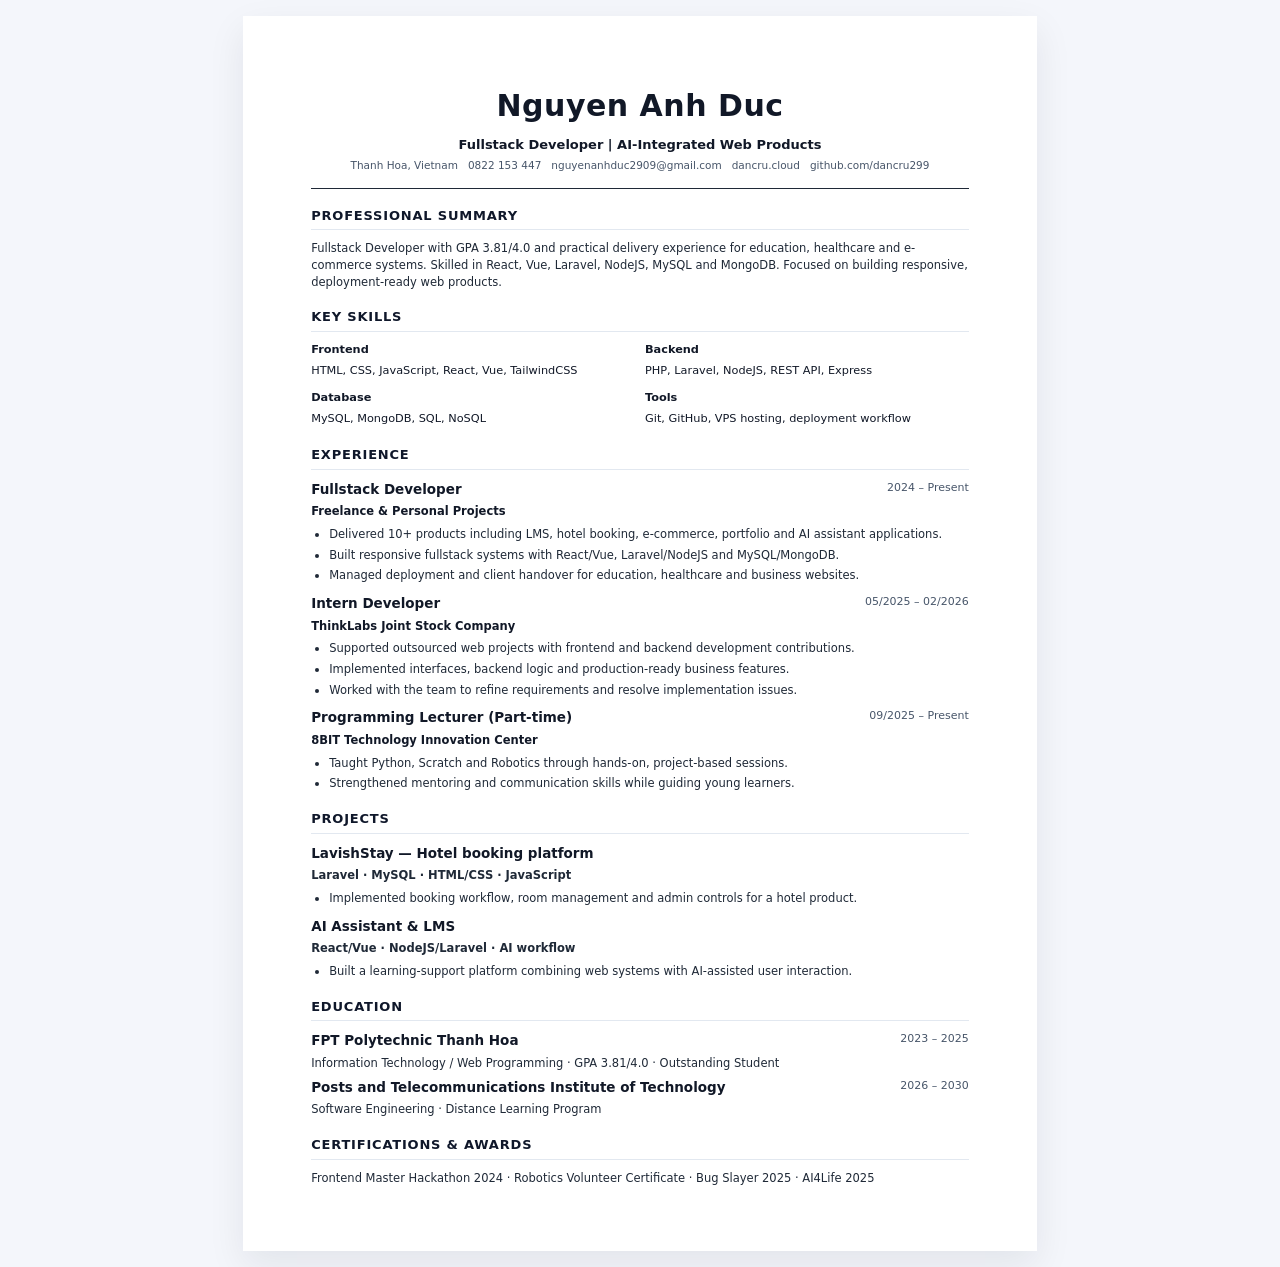
==== 01-ats-resume/index.html @ af212da5 "Đẩy tạm" ====
<!DOCTYPE html>
<html lang="en">
<head>
  <meta charset="UTF-8" />
  <meta name="viewport" content="width=device-width, initial-scale=1.0" />
  <title>Nguyen Anh Duc - ATS Resume</title>
  <link rel="stylesheet" href="style.css" />
</head>
<body>
  <main class="resume">
    <header class="header">
      <h1>Nguyen Anh Duc</h1>
      <p class="role">Fullstack Developer | AI-Integrated Web Products</p>
      <div class="contact">
        <span>Thanh Hoa, Vietnam</span>
        <span>0822 153 447</span>
        <span>nguyenanhduc2909@gmail.com</span>
        <span>dancru.cloud</span>
        <span>github.com/dancru299</span>
      </div>
    </header>

    <section>
      <h2>Professional Summary</h2>
      <p>
        Fullstack Developer with GPA 3.81/4.0 and practical delivery experience for education, healthcare and e-commerce systems.
        Skilled in React, Vue, Laravel, NodeJS, MySQL and MongoDB. Focused on building responsive, deployment-ready web products.
      </p>
    </section>

    <section>
      <h2>Key Skills</h2>
      <div class="skills-grid">
        <div class="skill-group">
          <strong>Frontend</strong>
          HTML, CSS, JavaScript, React, Vue, TailwindCSS
        </div>
        <div class="skill-group">
          <strong>Backend</strong>
          PHP, Laravel, NodeJS, REST API, Express
        </div>
        <div class="skill-group">
          <strong>Database</strong>
          MySQL, MongoDB, SQL, NoSQL
        </div>
        <div class="skill-group">
          <strong>Tools</strong>
          Git, GitHub, VPS hosting, deployment workflow
        </div>
      </div>
    </section>

    <section>
      <h2>Experience</h2>

      <article class="item">
        <div class="item-head">
          <h3>Fullstack Developer</h3>
          <span>2024 – Present</span>
        </div>
        <p class="company">Freelance & Personal Projects</p>
        <ul>
          <li>Delivered 10+ products including LMS, hotel booking, e-commerce, portfolio and AI assistant applications.</li>
          <li>Built responsive fullstack systems with React/Vue, Laravel/NodeJS and MySQL/MongoDB.</li>
          <li>Managed deployment and client handover for education, healthcare and business websites.</li>
        </ul>
      </article>

      <article class="item">
        <div class="item-head">
          <h3>Intern Developer</h3>
          <span>05/2025 – 02/2026</span>
        </div>
        <p class="company">ThinkLabs Joint Stock Company</p>
        <ul>
          <li>Supported outsourced web projects with frontend and backend development contributions.</li>
          <li>Implemented interfaces, backend logic and production-ready business features.</li>
          <li>Worked with the team to refine requirements and resolve implementation issues.</li>
        </ul>
      </article>

      <article class="item">
        <div class="item-head">
          <h3>Programming Lecturer (Part-time)</h3>
          <span>09/2025 – Present</span>
        </div>
        <p class="company">8BIT Technology Innovation Center</p>
        <ul>
          <li>Taught Python, Scratch and Robotics through hands-on, project-based sessions.</li>
          <li>Strengthened mentoring and communication skills while guiding young learners.</li>
        </ul>
      </article>
    </section>

    <section>
      <h2>Projects</h2>

      <article class="item">
        <h3>LavishStay — Hotel booking platform</h3>
        <p><strong>Laravel · MySQL · HTML/CSS · JavaScript</strong></p>
        <ul>
          <li>Implemented booking workflow, room management and admin controls for a hotel product.</li>
        </ul>
      </article>

      <article class="item">
        <h3>AI Assistant & LMS</h3>
        <p><strong>React/Vue · NodeJS/Laravel · AI workflow</strong></p>
        <ul>
          <li>Built a learning-support platform combining web systems with AI-assisted user interaction.</li>
        </ul>
      </article>
    </section>

    <section>
      <h2>Education</h2>
      <article class="item compact">
        <div class="item-head">
          <h3>FPT Polytechnic Thanh Hoa</h3>
          <span>2023 – 2025</span>
        </div>
        <p>Information Technology / Web Programming · GPA 3.81/4.0 · Outstanding Student</p>
      </article>

      <article class="item compact">
        <div class="item-head">
          <h3>Posts and Telecommunications Institute of Technology</h3>
          <span>2026 – 2030</span>
        </div>
        <p>Software Engineering · Distance Learning Program</p>
      </article>
    </section>

    <section>
      <h2>Certifications & Awards</h2>
      <p>Frontend Master Hackathon 2024 · Robotics Volunteer Certificate · Bug Slayer 2025 · AI4Life 2025</p>
    </section>
  </main>
</body>
</html>
---- 01-ats-resume/style.css ----
*{box-sizing:border-box}
body{margin:0;background:#f4f6fb;color:#111827;font-family:Inter,system-ui,-apple-system,BlinkMacSystemFont,Segoe UI,Helvetica,Arial,sans-serif;line-height:1.45;font-size:12px}
.resume{width:210mm;min-height:297mm;margin:16px auto;background:#fff;padding:18mm 18mm 16mm;box-shadow:0 14px 35px rgba(15,23,42,.08)}
.header{text-align:center;border-bottom:1.5px solid #1f2937;padding-bottom:14px;margin-bottom:18px}
h1{margin:0;font-size:30px;letter-spacing:.5px;font-weight:700}
.role{margin:8px 0 4px;font-size:13px;font-weight:700;color:#111827}
.contact{display:flex;flex-wrap:wrap;justify-content:center;gap:10px;margin:0;font-size:10.5px;color:#475569}
.contact span{white-space:nowrap}
section{margin-top:18px}
h2{font-size:13px;margin:0 0 10px;padding-bottom:4px;border-bottom:1.5px solid #e2e8f0;text-transform:uppercase;letter-spacing:.8px;color:#0f172a}
h3{font-size:13.5px;margin:0;color:#111827}
p{margin:4px 0;font-size:11.5px;color:#1f2937}
ul{margin:6px 0 0 18px;padding:0}
li{margin-bottom:4px;font-size:11.5px;color:#1f2937}
.item{margin-bottom:10px}
.item-head{display:flex;justify-content:space-between;align-items:flex-start;gap:14px;margin-bottom:4px}
.item-head span{font-size:11px;color:#475569;white-space:nowrap}
.company{font-weight:700;color:#111827}
.compact{margin-bottom:6px}
.skills-grid{display:grid;grid-template-columns:repeat(2,minmax(130px,1fr));gap:10px;margin-top:6px}
.skill-group{font-size:11.3px;line-height:1.5}
.skill-group strong{display:block;margin-bottom:4px;font-weight:700;color:#111827}
@page{size:A4;margin:0}
@media print{body{background:#fff}.resume{margin:0;box-shadow:none;width:210mm;min-height:297mm}}
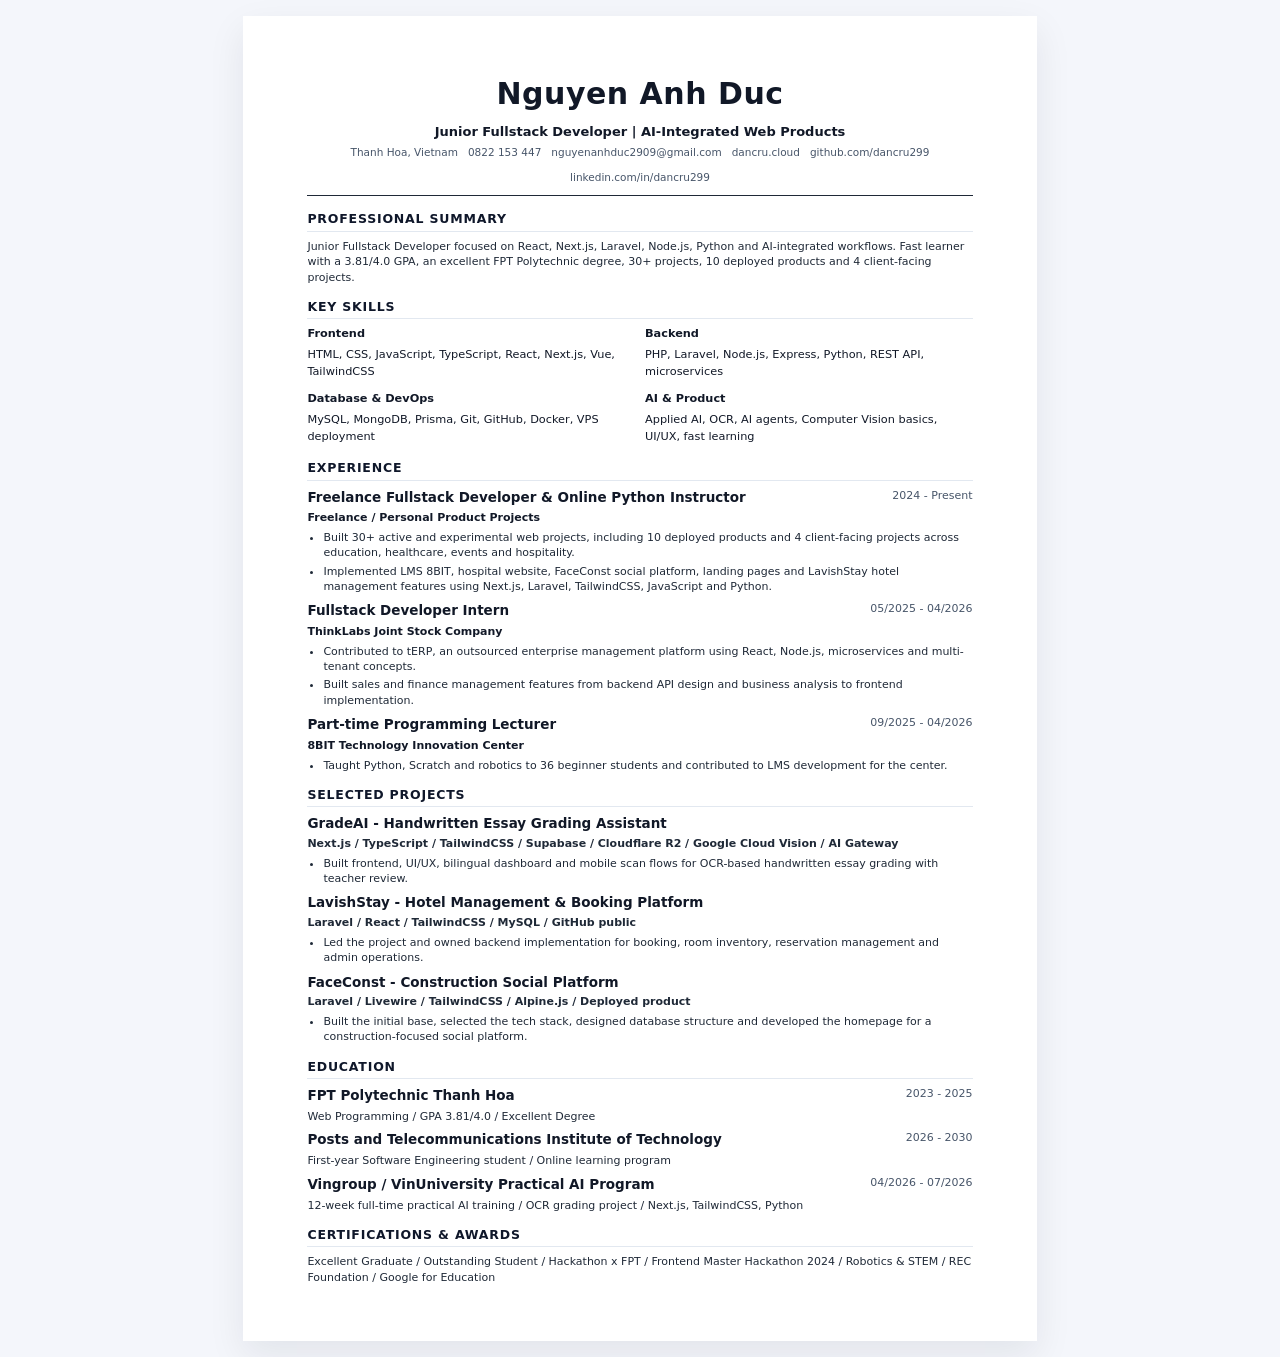
==== commit 51ef4e1f: "update cv ngày 24/05" ====
--- a/01-ats-resume/index.html
+++ b/01-ats-resume/index.html
@@ -10,21 +10,22 @@
   <main class="resume">
     <header class="header">
       <h1>Nguyen Anh Duc</h1>
-      <p class="role">Fullstack Developer | AI-Integrated Web Products</p>
+      <p class="role">Junior Fullstack Developer | AI-Integrated Web Products</p>
       <div class="contact">
         <span>Thanh Hoa, Vietnam</span>
         <span>0822 153 447</span>
         <span>nguyenanhduc2909@gmail.com</span>
         <span>dancru.cloud</span>
         <span>github.com/dancru299</span>
+        <span>linkedin.com/in/dancru299</span>
       </div>
     </header>
 
     <section>
       <h2>Professional Summary</h2>
       <p>
-        Fullstack Developer with GPA 3.81/4.0 and practical delivery experience for education, healthcare and e-commerce systems.
-        Skilled in React, Vue, Laravel, NodeJS, MySQL and MongoDB. Focused on building responsive, deployment-ready web products.
+        Junior Fullstack Developer focused on React, Next.js, Laravel, Node.js, Python and AI-integrated workflows.
+        Fast learner with a 3.81/4.0 GPA, an excellent FPT Polytechnic degree, 30+ projects, 10 deployed products and 4 client-facing projects.
       </p>
     </section>
 
@@ -33,19 +34,19 @@
       <div class="skills-grid">
         <div class="skill-group">
           <strong>Frontend</strong>
-          HTML, CSS, JavaScript, React, Vue, TailwindCSS
+          HTML, CSS, JavaScript, TypeScript, React, Next.js, Vue, TailwindCSS
         </div>
         <div class="skill-group">
           <strong>Backend</strong>
-          PHP, Laravel, NodeJS, REST API, Express
+          PHP, Laravel, Node.js, Express, Python, REST API, microservices
         </div>
         <div class="skill-group">
-          <strong>Database</strong>
-          MySQL, MongoDB, SQL, NoSQL
+          <strong>Database & DevOps</strong>
+          MySQL, MongoDB, Prisma, Git, GitHub, Docker, VPS deployment
         </div>
         <div class="skill-group">
-          <strong>Tools</strong>
-          Git, GitHub, VPS hosting, deployment workflow
+          <strong>AI & Product</strong>
+          Applied AI, OCR, AI agents, Computer Vision basics, UI/UX, fast learning
         </div>
       </div>
     </section>
@@ -55,59 +56,65 @@
 
       <article class="item">
         <div class="item-head">
-          <h3>Fullstack Developer</h3>
-          <span>2024 – Present</span>
+          <h3>Freelance Fullstack Developer & Online Python Instructor</h3>
+          <span>2024 - Present</span>
         </div>
-        <p class="company">Freelance & Personal Projects</p>
+        <p class="company">Freelance / Personal Product Projects</p>
         <ul>
-          <li>Delivered 10+ products including LMS, hotel booking, e-commerce, portfolio and AI assistant applications.</li>
-          <li>Built responsive fullstack systems with React/Vue, Laravel/NodeJS and MySQL/MongoDB.</li>
-          <li>Managed deployment and client handover for education, healthcare and business websites.</li>
+          <li>Built 30+ active and experimental web projects, including 10 deployed products and 4 client-facing projects across education, healthcare, events and hospitality.</li>
+          <li>Implemented LMS 8BIT, hospital website, FaceConst social platform, landing pages and LavishStay hotel management features using Next.js, Laravel, TailwindCSS, JavaScript and Python.</li>
         </ul>
       </article>
 
       <article class="item">
         <div class="item-head">
-          <h3>Intern Developer</h3>
-          <span>05/2025 – 02/2026</span>
+          <h3>Fullstack Developer Intern</h3>
+          <span>05/2025 - 04/2026</span>
         </div>
         <p class="company">ThinkLabs Joint Stock Company</p>
         <ul>
-          <li>Supported outsourced web projects with frontend and backend development contributions.</li>
-          <li>Implemented interfaces, backend logic and production-ready business features.</li>
-          <li>Worked with the team to refine requirements and resolve implementation issues.</li>
+          <li>Contributed to tERP, an outsourced enterprise management platform using React, Node.js, microservices and multi-tenant concepts.</li>
+          <li>Built sales and finance management features from backend API design and business analysis to frontend implementation.</li>
         </ul>
       </article>
 
       <article class="item">
         <div class="item-head">
-          <h3>Programming Lecturer (Part-time)</h3>
-          <span>09/2025 – Present</span>
+          <h3>Part-time Programming Lecturer</h3>
+          <span>09/2025 - 04/2026</span>
         </div>
         <p class="company">8BIT Technology Innovation Center</p>
         <ul>
-          <li>Taught Python, Scratch and Robotics through hands-on, project-based sessions.</li>
-          <li>Strengthened mentoring and communication skills while guiding young learners.</li>
+          <li>Taught Python, Scratch and robotics to 36 beginner students and contributed to LMS development for the center.</li>
         </ul>
       </article>
+
     </section>
 
     <section>
-      <h2>Projects</h2>
+      <h2>Selected Projects</h2>
 
       <article class="item">
-        <h3>LavishStay — Hotel booking platform</h3>
-        <p><strong>Laravel · MySQL · HTML/CSS · JavaScript</strong></p>
+        <h3>GradeAI - Handwritten Essay Grading Assistant</h3>
+        <p><strong>Next.js / TypeScript / TailwindCSS / Supabase / Cloudflare R2 / Google Cloud Vision / AI Gateway</strong></p>
         <ul>
-          <li>Implemented booking workflow, room management and admin controls for a hotel product.</li>
+          <li>Built frontend, UI/UX, bilingual dashboard and mobile scan flows for OCR-based handwritten essay grading with teacher review.</li>
         </ul>
       </article>
 
       <article class="item">
-        <h3>AI Assistant & LMS</h3>
-        <p><strong>React/Vue · NodeJS/Laravel · AI workflow</strong></p>
+        <h3>LavishStay - Hotel Management & Booking Platform</h3>
+        <p><strong>Laravel / React / TailwindCSS / MySQL / GitHub public</strong></p>
         <ul>
-          <li>Built a learning-support platform combining web systems with AI-assisted user interaction.</li>
+          <li>Led the project and owned backend implementation for booking, room inventory, reservation management and admin operations.</li>
+        </ul>
+      </article>
+
+      <article class="item">
+        <h3>FaceConst - Construction Social Platform</h3>
+        <p><strong>Laravel / Livewire / TailwindCSS / Alpine.js / Deployed product</strong></p>
+        <ul>
+          <li>Built the initial base, selected the tech stack, designed database structure and developed the homepage for a construction-focused social platform.</li>
         </ul>
       </article>
     </section>
@@ -117,23 +124,31 @@
       <article class="item compact">
         <div class="item-head">
           <h3>FPT Polytechnic Thanh Hoa</h3>
-          <span>2023 – 2025</span>
+          <span>2023 - 2025</span>
         </div>
-        <p>Information Technology / Web Programming · GPA 3.81/4.0 · Outstanding Student</p>
+        <p>Web Programming / GPA 3.81/4.0 / Excellent Degree</p>
       </article>
 
       <article class="item compact">
         <div class="item-head">
           <h3>Posts and Telecommunications Institute of Technology</h3>
-          <span>2026 – 2030</span>
+          <span>2026 - 2030</span>
         </div>
-        <p>Software Engineering · Distance Learning Program</p>
+        <p>First-year Software Engineering student / Online learning program</p>
+      </article>
+
+      <article class="item compact">
+        <div class="item-head">
+          <h3>Vingroup / VinUniversity Practical AI Program</h3>
+          <span>04/2026 - 07/2026</span>
+        </div>
+        <p>12-week full-time practical AI training / OCR grading project / Next.js, TailwindCSS, Python</p>
       </article>
     </section>
 
     <section>
       <h2>Certifications & Awards</h2>
-      <p>Frontend Master Hackathon 2024 · Robotics Volunteer Certificate · Bug Slayer 2025 · AI4Life 2025</p>
+      <p>Excellent Graduate / Outstanding Student / Hackathon x FPT / Frontend Master Hackathon 2024 / Robotics & STEM / REC Foundation / Google for Education</p>
     </section>
   </main>
 </body>
--- a/01-ats-resume/style.css
+++ b/01-ats-resume/style.css
@@ -1,18 +1,18 @@
 *{box-sizing:border-box}
-body{margin:0;background:#f4f6fb;color:#111827;font-family:Inter,system-ui,-apple-system,BlinkMacSystemFont,Segoe UI,Helvetica,Arial,sans-serif;line-height:1.45;font-size:12px}
-.resume{width:210mm;min-height:297mm;margin:16px auto;background:#fff;padding:18mm 18mm 16mm;box-shadow:0 14px 35px rgba(15,23,42,.08)}
-.header{text-align:center;border-bottom:1.5px solid #1f2937;padding-bottom:14px;margin-bottom:18px}
+body{margin:0;background:#f4f6fb;color:#111827;font-family:Inter,system-ui,-apple-system,BlinkMacSystemFont,Segoe UI,Helvetica,Arial,sans-serif;line-height:1.4;font-size:11.5px}
+.resume{width:210mm;min-height:297mm;margin:16px auto;background:#fff;padding:15mm 17mm 14mm;box-shadow:0 14px 35px rgba(15,23,42,.08)}
+.header{text-align:center;border-bottom:1.5px solid #1f2937;padding-bottom:11px;margin-bottom:14px}
 h1{margin:0;font-size:30px;letter-spacing:.5px;font-weight:700}
 .role{margin:8px 0 4px;font-size:13px;font-weight:700;color:#111827}
 .contact{display:flex;flex-wrap:wrap;justify-content:center;gap:10px;margin:0;font-size:10.5px;color:#475569}
 .contact span{white-space:nowrap}
-section{margin-top:18px}
-h2{font-size:13px;margin:0 0 10px;padding-bottom:4px;border-bottom:1.5px solid #e2e8f0;text-transform:uppercase;letter-spacing:.8px;color:#0f172a}
+section{margin-top:13px}
+h2{font-size:12.5px;margin:0 0 7px;padding-bottom:3px;border-bottom:1.5px solid #e2e8f0;text-transform:uppercase;letter-spacing:.8px;color:#0f172a}
 h3{font-size:13.5px;margin:0;color:#111827}
-p{margin:4px 0;font-size:11.5px;color:#1f2937}
-ul{margin:6px 0 0 18px;padding:0}
-li{margin-bottom:4px;font-size:11.5px;color:#1f2937}
-.item{margin-bottom:10px}
+p{margin:3px 0;font-size:11px;color:#1f2937}
+ul{margin:4px 0 0 16px;padding:0}
+li{margin-bottom:3px;font-size:11px;color:#1f2937}
+.item{margin-bottom:7px}
 .item-head{display:flex;justify-content:space-between;align-items:flex-start;gap:14px;margin-bottom:4px}
 .item-head span{font-size:11px;color:#475569;white-space:nowrap}
 .company{font-weight:700;color:#111827}
@@ -21,4 +21,4 @@
 .skill-group{font-size:11.3px;line-height:1.5}
 .skill-group strong{display:block;margin-bottom:4px;font-weight:700;color:#111827}
 @page{size:A4;margin:0}
-@media print{body{background:#fff}.resume{margin:0;box-shadow:none;width:210mm;min-height:297mm}}
+@media print{body{background:#fff}.resume{margin:0 auto;box-shadow:none;width:210mm;min-height:0;zoom:.86}}
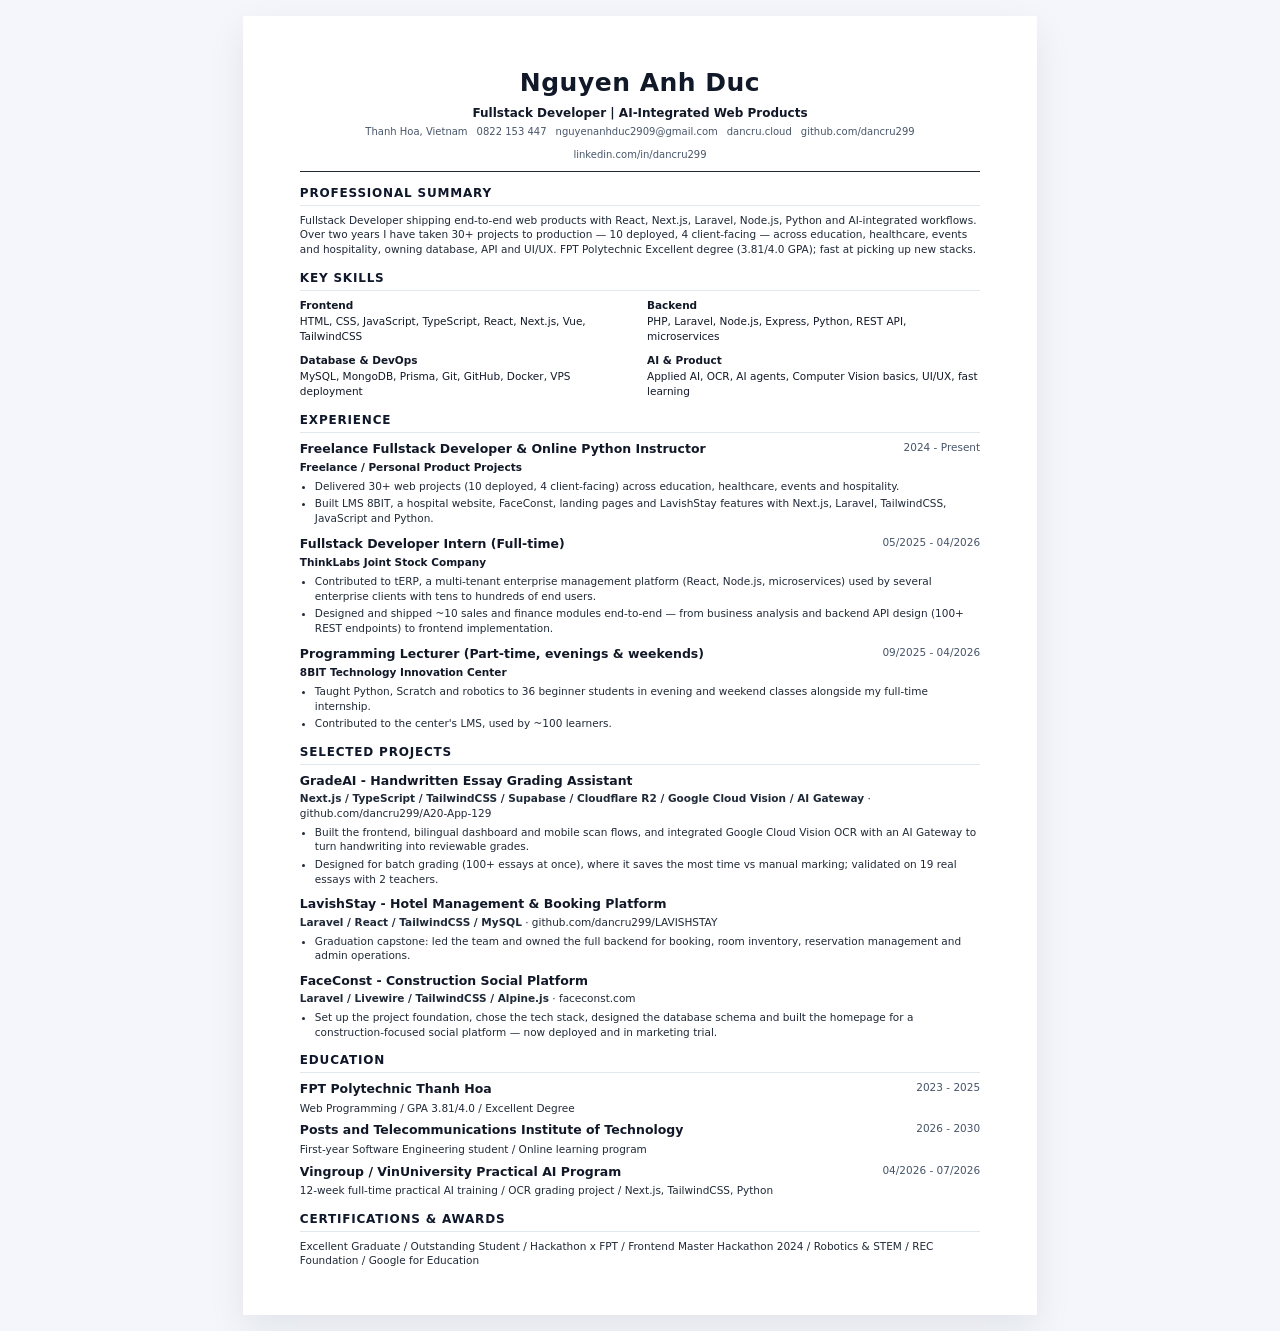
==== commit 9b8b45d7: "Update cv ngày 15/06" ====
--- a/01-ats-resume/index.html
+++ b/01-ats-resume/index.html
@@ -10,7 +10,7 @@
   <main class="resume">
     <header class="header">
       <h1>Nguyen Anh Duc</h1>
-      <p class="role">Junior Fullstack Developer | AI-Integrated Web Products</p>
+      <p class="role">Fullstack Developer | AI-Integrated Web Products</p>
       <div class="contact">
         <span>Thanh Hoa, Vietnam</span>
         <span>0822 153 447</span>
@@ -24,8 +24,9 @@
     <section>
       <h2>Professional Summary</h2>
       <p>
-        Junior Fullstack Developer focused on React, Next.js, Laravel, Node.js, Python and AI-integrated workflows.
-        Fast learner with a 3.81/4.0 GPA, an excellent FPT Polytechnic degree, 30+ projects, 10 deployed products and 4 client-facing projects.
+        Fullstack Developer shipping end-to-end web products with React, Next.js, Laravel, Node.js, Python and AI-integrated
+        workflows. Over two years I have taken 30+ projects to production &mdash; 10 deployed, 4 client-facing &mdash; across education,
+        healthcare, events and hospitality, owning database, API and UI/UX. FPT Polytechnic Excellent degree (3.81/4.0 GPA); fast at picking up new stacks.
       </p>
     </section>
 
@@ -61,31 +62,32 @@
         </div>
         <p class="company">Freelance / Personal Product Projects</p>
         <ul>
-          <li>Built 30+ active and experimental web projects, including 10 deployed products and 4 client-facing projects across education, healthcare, events and hospitality.</li>
-          <li>Implemented LMS 8BIT, hospital website, FaceConst social platform, landing pages and LavishStay hotel management features using Next.js, Laravel, TailwindCSS, JavaScript and Python.</li>
+          <li>Delivered 30+ web projects (10 deployed, 4 client-facing) across education, healthcare, events and hospitality.</li>
+          <li>Built LMS 8BIT, a hospital website, FaceConst, landing pages and LavishStay features with Next.js, Laravel, TailwindCSS, JavaScript and Python.</li>
         </ul>
       </article>
 
       <article class="item">
         <div class="item-head">
-          <h3>Fullstack Developer Intern</h3>
+          <h3>Fullstack Developer Intern (Full-time)</h3>
           <span>05/2025 - 04/2026</span>
         </div>
         <p class="company">ThinkLabs Joint Stock Company</p>
         <ul>
-          <li>Contributed to tERP, an outsourced enterprise management platform using React, Node.js, microservices and multi-tenant concepts.</li>
-          <li>Built sales and finance management features from backend API design and business analysis to frontend implementation.</li>
+          <li>Contributed to tERP, a multi-tenant enterprise management platform (React, Node.js, microservices) used by several enterprise clients with tens to hundreds of end users.</li>
+          <li>Designed and shipped ~10 sales and finance modules end-to-end &mdash; from business analysis and backend API design (100+ REST endpoints) to frontend implementation.</li>
         </ul>
       </article>
 
       <article class="item">
         <div class="item-head">
-          <h3>Part-time Programming Lecturer</h3>
+          <h3>Programming Lecturer (Part-time, evenings &amp; weekends)</h3>
           <span>09/2025 - 04/2026</span>
         </div>
         <p class="company">8BIT Technology Innovation Center</p>
         <ul>
-          <li>Taught Python, Scratch and robotics to 36 beginner students and contributed to LMS development for the center.</li>
+          <li>Taught Python, Scratch and robotics to 36 beginner students in evening and weekend classes alongside my full-time internship.</li>
+          <li>Contributed to the center's LMS, used by ~100 learners.</li>
         </ul>
       </article>
 
@@ -96,25 +98,26 @@
 
       <article class="item">
         <h3>GradeAI - Handwritten Essay Grading Assistant</h3>
-        <p><strong>Next.js / TypeScript / TailwindCSS / Supabase / Cloudflare R2 / Google Cloud Vision / AI Gateway</strong></p>
+        <p><strong>Next.js / TypeScript / TailwindCSS / Supabase / Cloudflare R2 / Google Cloud Vision / AI Gateway</strong> &middot; github.com/dancru299/A20-App-129</p>
         <ul>
-          <li>Built frontend, UI/UX, bilingual dashboard and mobile scan flows for OCR-based handwritten essay grading with teacher review.</li>
+          <li>Built the frontend, bilingual dashboard and mobile scan flows, and integrated Google Cloud Vision OCR with an AI Gateway to turn handwriting into reviewable grades.</li>
+          <li>Designed for batch grading (100+ essays at once), where it saves the most time vs manual marking; validated on 19 real essays with 2 teachers.</li>
         </ul>
       </article>
 
       <article class="item">
         <h3>LavishStay - Hotel Management & Booking Platform</h3>
-        <p><strong>Laravel / React / TailwindCSS / MySQL / GitHub public</strong></p>
+        <p><strong>Laravel / React / TailwindCSS / MySQL</strong> &middot; github.com/dancru299/LAVISHSTAY</p>
         <ul>
-          <li>Led the project and owned backend implementation for booking, room inventory, reservation management and admin operations.</li>
+          <li>Graduation capstone: led the team and owned the full backend for booking, room inventory, reservation management and admin operations.</li>
         </ul>
       </article>
 
       <article class="item">
         <h3>FaceConst - Construction Social Platform</h3>
-        <p><strong>Laravel / Livewire / TailwindCSS / Alpine.js / Deployed product</strong></p>
+        <p><strong>Laravel / Livewire / TailwindCSS / Alpine.js</strong> &middot; faceconst.com</p>
         <ul>
-          <li>Built the initial base, selected the tech stack, designed database structure and developed the homepage for a construction-focused social platform.</li>
+          <li>Set up the project foundation, chose the tech stack, designed the database schema and built the homepage for a construction-focused social platform &mdash; now deployed and in marketing trial.</li>
         </ul>
       </article>
     </section>
--- a/01-ats-resume/style.css
+++ b/01-ats-resume/style.css
@@ -1,24 +1,24 @@
 *{box-sizing:border-box}
-body{margin:0;background:#f4f6fb;color:#111827;font-family:Inter,system-ui,-apple-system,BlinkMacSystemFont,Segoe UI,Helvetica,Arial,sans-serif;line-height:1.4;font-size:11.5px}
-.resume{width:210mm;min-height:297mm;margin:16px auto;background:#fff;padding:15mm 17mm 14mm;box-shadow:0 14px 35px rgba(15,23,42,.08)}
-.header{text-align:center;border-bottom:1.5px solid #1f2937;padding-bottom:11px;margin-bottom:14px}
-h1{margin:0;font-size:30px;letter-spacing:.5px;font-weight:700}
-.role{margin:8px 0 4px;font-size:13px;font-weight:700;color:#111827}
-.contact{display:flex;flex-wrap:wrap;justify-content:center;gap:10px;margin:0;font-size:10.5px;color:#475569}
+body{margin:0;background:#f4f6fb;color:#111827;font-family:Inter,system-ui,-apple-system,BlinkMacSystemFont,Segoe UI,Helvetica,Arial,sans-serif;line-height:1.4;font-size:11px}
+.resume{width:210mm;min-height:297mm;margin:16px auto;background:#fff;padding:13mm 15mm 12mm;box-shadow:0 14px 35px rgba(15,23,42,.08)}
+.header{text-align:center;border-bottom:1.5px solid #1f2937;padding-bottom:9px;margin-bottom:12px}
+h1{margin:0;font-size:25px;letter-spacing:.5px;font-weight:700}
+.role{margin:5px 0 3px;font-size:12px;font-weight:700;color:#111827}
+.contact{display:flex;flex-wrap:wrap;justify-content:center;gap:9px;margin:0;font-size:10px;color:#475569}
 .contact span{white-space:nowrap}
 section{margin-top:13px}
-h2{font-size:12.5px;margin:0 0 7px;padding-bottom:3px;border-bottom:1.5px solid #e2e8f0;text-transform:uppercase;letter-spacing:.8px;color:#0f172a}
-h3{font-size:13.5px;margin:0;color:#111827}
-p{margin:3px 0;font-size:11px;color:#1f2937}
-ul{margin:4px 0 0 16px;padding:0}
-li{margin-bottom:3px;font-size:11px;color:#1f2937}
-.item{margin-bottom:7px}
-.item-head{display:flex;justify-content:space-between;align-items:flex-start;gap:14px;margin-bottom:4px}
-.item-head span{font-size:11px;color:#475569;white-space:nowrap}
+h2{font-size:12px;margin:0 0 7px;padding-bottom:3px;border-bottom:1.5px solid #e2e8f0;text-transform:uppercase;letter-spacing:.8px;color:#0f172a}
+h3{font-size:12.5px;margin:0;color:#111827}
+p{margin:2px 0;font-size:10.5px;color:#1f2937}
+ul{margin:4px 0 0 15px;padding:0}
+li{margin-bottom:3px;font-size:10.5px;color:#1f2937}
+.item{margin-bottom:9px}
+.item-head{display:flex;justify-content:space-between;align-items:flex-start;gap:14px;margin-bottom:3px}
+.item-head span{font-size:10.5px;color:#475569;white-space:nowrap}
 .company{font-weight:700;color:#111827}
 .compact{margin-bottom:6px}
-.skills-grid{display:grid;grid-template-columns:repeat(2,minmax(130px,1fr));gap:10px;margin-top:6px}
-.skill-group{font-size:11.3px;line-height:1.5}
-.skill-group strong{display:block;margin-bottom:4px;font-weight:700;color:#111827}
+.skills-grid{display:grid;grid-template-columns:repeat(2,minmax(130px,1fr));gap:9px 14px;margin-top:5px}
+.skill-group{font-size:10.5px;line-height:1.4}
+.skill-group strong{display:block;margin-bottom:2px;font-weight:700;color:#111827}
 @page{size:A4;margin:0}
-@media print{body{background:#fff}.resume{margin:0 auto;box-shadow:none;width:210mm;min-height:0;zoom:.86}}
+@media print{body{background:#fff}.resume{margin:0 auto;box-shadow:none;width:210mm;min-height:0;zoom:.88}}
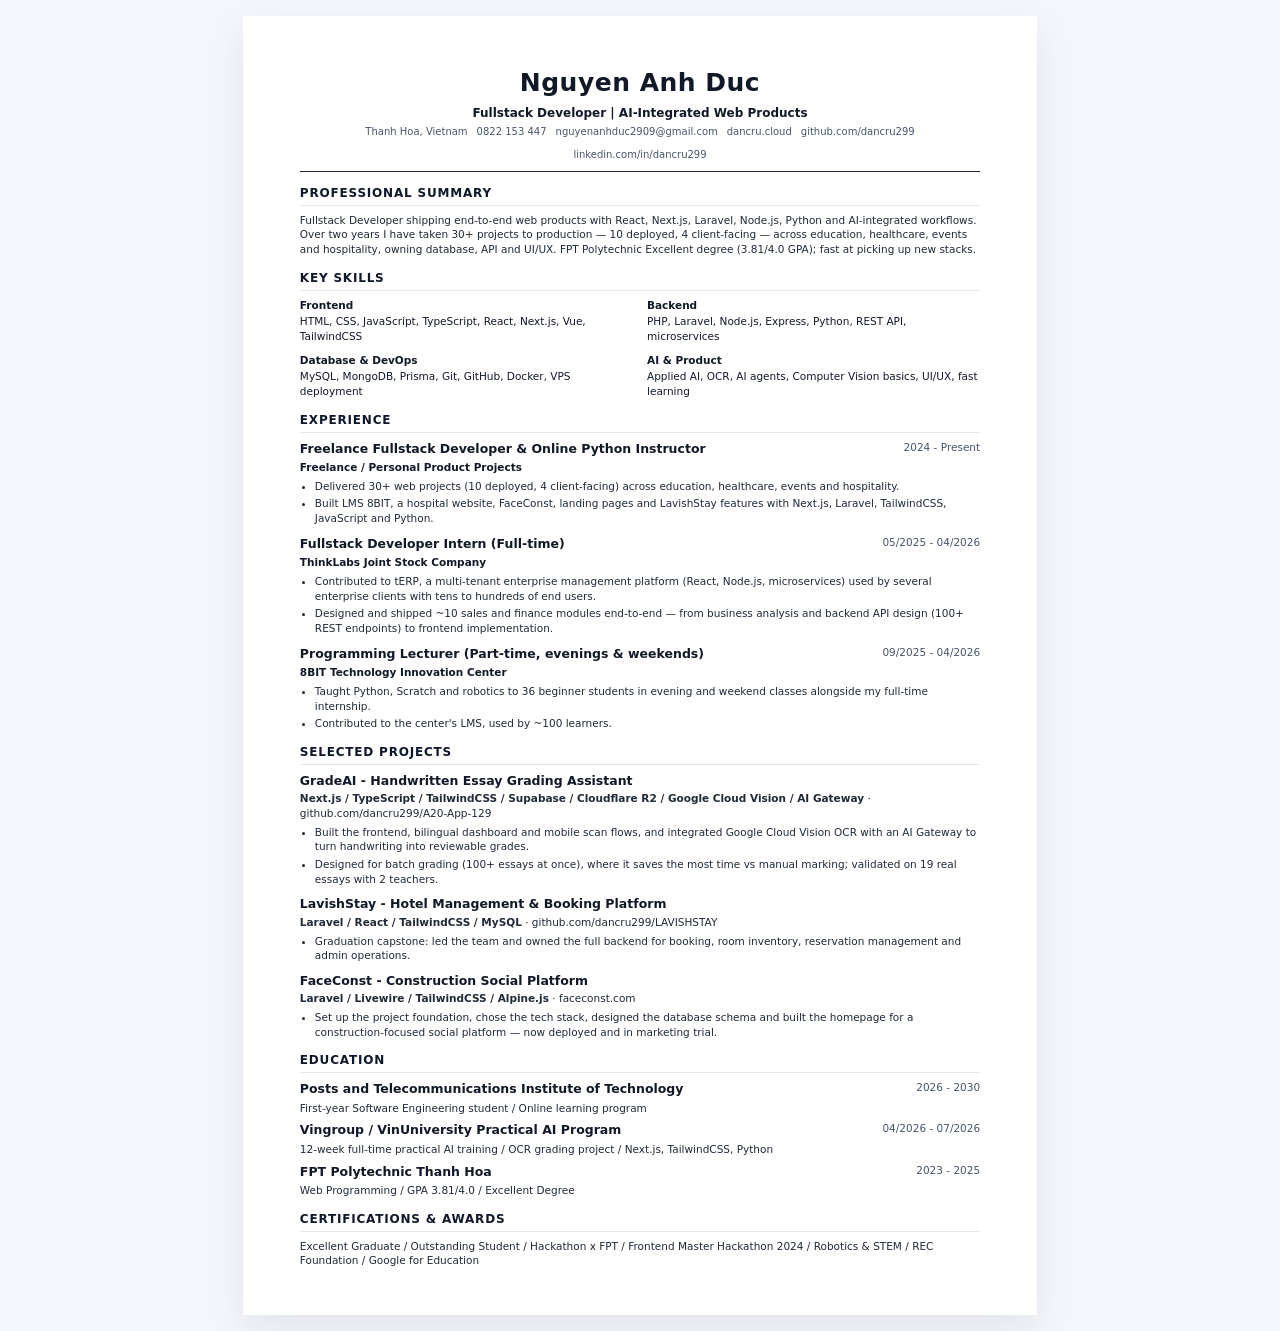
==== commit 0ce621fe: "Đổi thứ tự edu" ====
--- a/01-ats-resume/index.html
+++ b/01-ats-resume/index.html
@@ -124,13 +124,7 @@
 
     <section>
       <h2>Education</h2>
-      <article class="item compact">
-        <div class="item-head">
-          <h3>FPT Polytechnic Thanh Hoa</h3>
-          <span>2023 - 2025</span>
-        </div>
-        <p>Web Programming / GPA 3.81/4.0 / Excellent Degree</p>
-      </article>
+      
 
       <article class="item compact">
         <div class="item-head">
@@ -147,6 +141,16 @@
         </div>
         <p>12-week full-time practical AI training / OCR grading project / Next.js, TailwindCSS, Python</p>
       </article>
+      
+      <article class="item compact">
+        <div class="item-head">
+          <h3>FPT Polytechnic Thanh Hoa</h3>
+          <span>2023 - 2025</span>
+        </div>
+        <p>Web Programming / GPA 3.81/4.0 / Excellent Degree</p>
+      </article>
+
+      
     </section>
 
     <section>
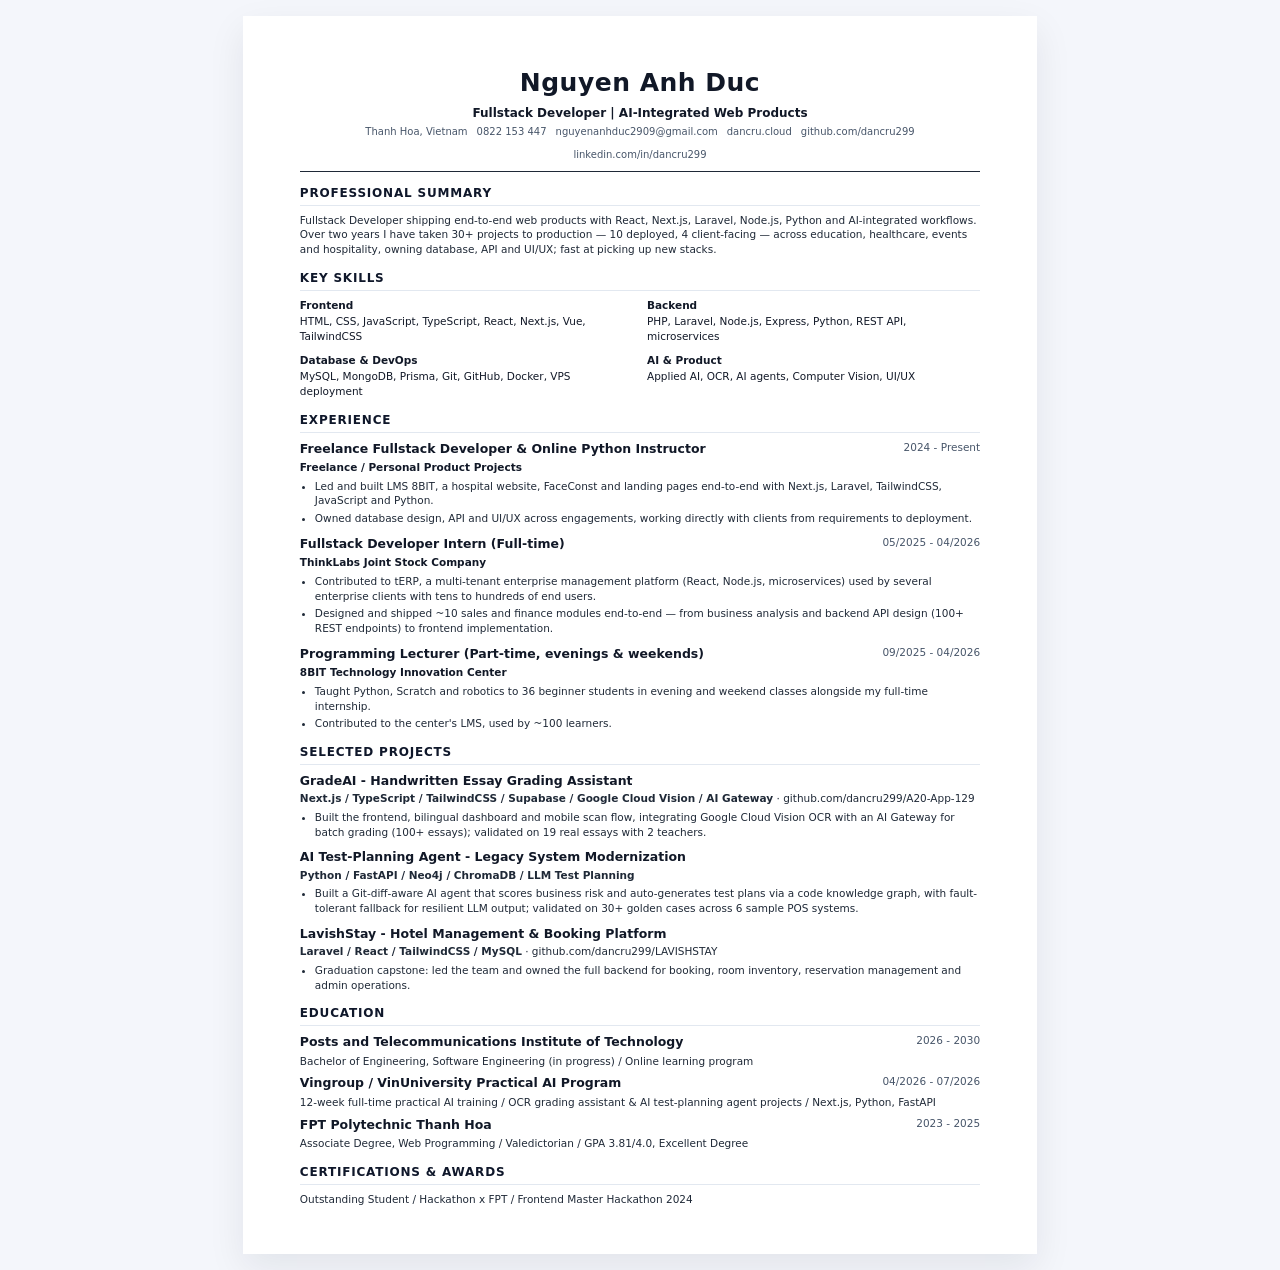
==== commit dec48de2: "Them du an AI Test-Planning Agent, nang cap CV len muc chuyen nghiep - Them du an AI Testing Agent (" ====
--- a/01-ats-resume/index.html
+++ b/01-ats-resume/index.html
@@ -26,7 +26,7 @@
       <p>
         Fullstack Developer shipping end-to-end web products with React, Next.js, Laravel, Node.js, Python and AI-integrated
         workflows. Over two years I have taken 30+ projects to production &mdash; 10 deployed, 4 client-facing &mdash; across education,
-        healthcare, events and hospitality, owning database, API and UI/UX. FPT Polytechnic Excellent degree (3.81/4.0 GPA); fast at picking up new stacks.
+        healthcare, events and hospitality, owning database, API and UI/UX; fast at picking up new stacks.
       </p>
     </section>
 
@@ -47,7 +47,7 @@
         </div>
         <div class="skill-group">
           <strong>AI & Product</strong>
-          Applied AI, OCR, AI agents, Computer Vision basics, UI/UX, fast learning
+          Applied AI, OCR, AI agents, Computer Vision, UI/UX
         </div>
       </div>
     </section>
@@ -62,8 +62,8 @@
         </div>
         <p class="company">Freelance / Personal Product Projects</p>
         <ul>
-          <li>Delivered 30+ web projects (10 deployed, 4 client-facing) across education, healthcare, events and hospitality.</li>
-          <li>Built LMS 8BIT, a hospital website, FaceConst, landing pages and LavishStay features with Next.js, Laravel, TailwindCSS, JavaScript and Python.</li>
+          <li>Led and built LMS 8BIT, a hospital website, FaceConst and landing pages end-to-end with Next.js, Laravel, TailwindCSS, JavaScript and Python.</li>
+          <li>Owned database design, API and UI/UX across engagements, working directly with clients from requirements to deployment.</li>
         </ul>
       </article>
 
@@ -98,10 +98,17 @@
 
       <article class="item">
         <h3>GradeAI - Handwritten Essay Grading Assistant</h3>
-        <p><strong>Next.js / TypeScript / TailwindCSS / Supabase / Cloudflare R2 / Google Cloud Vision / AI Gateway</strong> &middot; github.com/dancru299/A20-App-129</p>
+        <p><strong>Next.js / TypeScript / TailwindCSS / Supabase / Google Cloud Vision / AI Gateway</strong> &middot; github.com/dancru299/A20-App-129</p>
         <ul>
-          <li>Built the frontend, bilingual dashboard and mobile scan flows, and integrated Google Cloud Vision OCR with an AI Gateway to turn handwriting into reviewable grades.</li>
-          <li>Designed for batch grading (100+ essays at once), where it saves the most time vs manual marking; validated on 19 real essays with 2 teachers.</li>
+          <li>Built the frontend, bilingual dashboard and mobile scan flow, integrating Google Cloud Vision OCR with an AI Gateway for batch grading (100+ essays); validated on 19 real essays with 2 teachers.</li>
+        </ul>
+      </article>
+
+      <article class="item">
+        <h3>AI Test-Planning Agent - Legacy System Modernization</h3>
+        <p><strong>Python / FastAPI / Neo4j / ChromaDB / LLM Test Planning</strong></p>
+        <ul>
+          <li>Built a Git-diff-aware AI agent that scores business risk and auto-generates test plans via a code knowledge graph, with fault-tolerant fallback for resilient LLM output; validated on 30+ golden cases across 6 sample POS systems.</li>
         </ul>
       </article>
 
@@ -110,14 +117,6 @@
         <p><strong>Laravel / React / TailwindCSS / MySQL</strong> &middot; github.com/dancru299/LAVISHSTAY</p>
         <ul>
           <li>Graduation capstone: led the team and owned the full backend for booking, room inventory, reservation management and admin operations.</li>
-        </ul>
-      </article>
-
-      <article class="item">
-        <h3>FaceConst - Construction Social Platform</h3>
-        <p><strong>Laravel / Livewire / TailwindCSS / Alpine.js</strong> &middot; faceconst.com</p>
-        <ul>
-          <li>Set up the project foundation, chose the tech stack, designed the database schema and built the homepage for a construction-focused social platform &mdash; now deployed and in marketing trial.</li>
         </ul>
       </article>
     </section>
@@ -131,7 +130,7 @@
           <h3>Posts and Telecommunications Institute of Technology</h3>
           <span>2026 - 2030</span>
         </div>
-        <p>First-year Software Engineering student / Online learning program</p>
+        <p>Bachelor of Engineering, Software Engineering (in progress) / Online learning program</p>
       </article>
 
       <article class="item compact">
@@ -139,7 +138,7 @@
           <h3>Vingroup / VinUniversity Practical AI Program</h3>
           <span>04/2026 - 07/2026</span>
         </div>
-        <p>12-week full-time practical AI training / OCR grading project / Next.js, TailwindCSS, Python</p>
+        <p>12-week full-time practical AI training / OCR grading assistant &amp; AI test-planning agent projects / Next.js, Python, FastAPI</p>
       </article>
       
       <article class="item compact">
@@ -147,7 +146,7 @@
           <h3>FPT Polytechnic Thanh Hoa</h3>
           <span>2023 - 2025</span>
         </div>
-        <p>Web Programming / GPA 3.81/4.0 / Excellent Degree</p>
+        <p>Associate Degree, Web Programming / Valedictorian / GPA 3.81/4.0, Excellent Degree</p>
       </article>
 
       
@@ -155,7 +154,7 @@
 
     <section>
       <h2>Certifications & Awards</h2>
-      <p>Excellent Graduate / Outstanding Student / Hackathon x FPT / Frontend Master Hackathon 2024 / Robotics & STEM / REC Foundation / Google for Education</p>
+      <p>Outstanding Student / Hackathon x FPT / Frontend Master Hackathon 2024</p>
     </section>
   </main>
 </body>
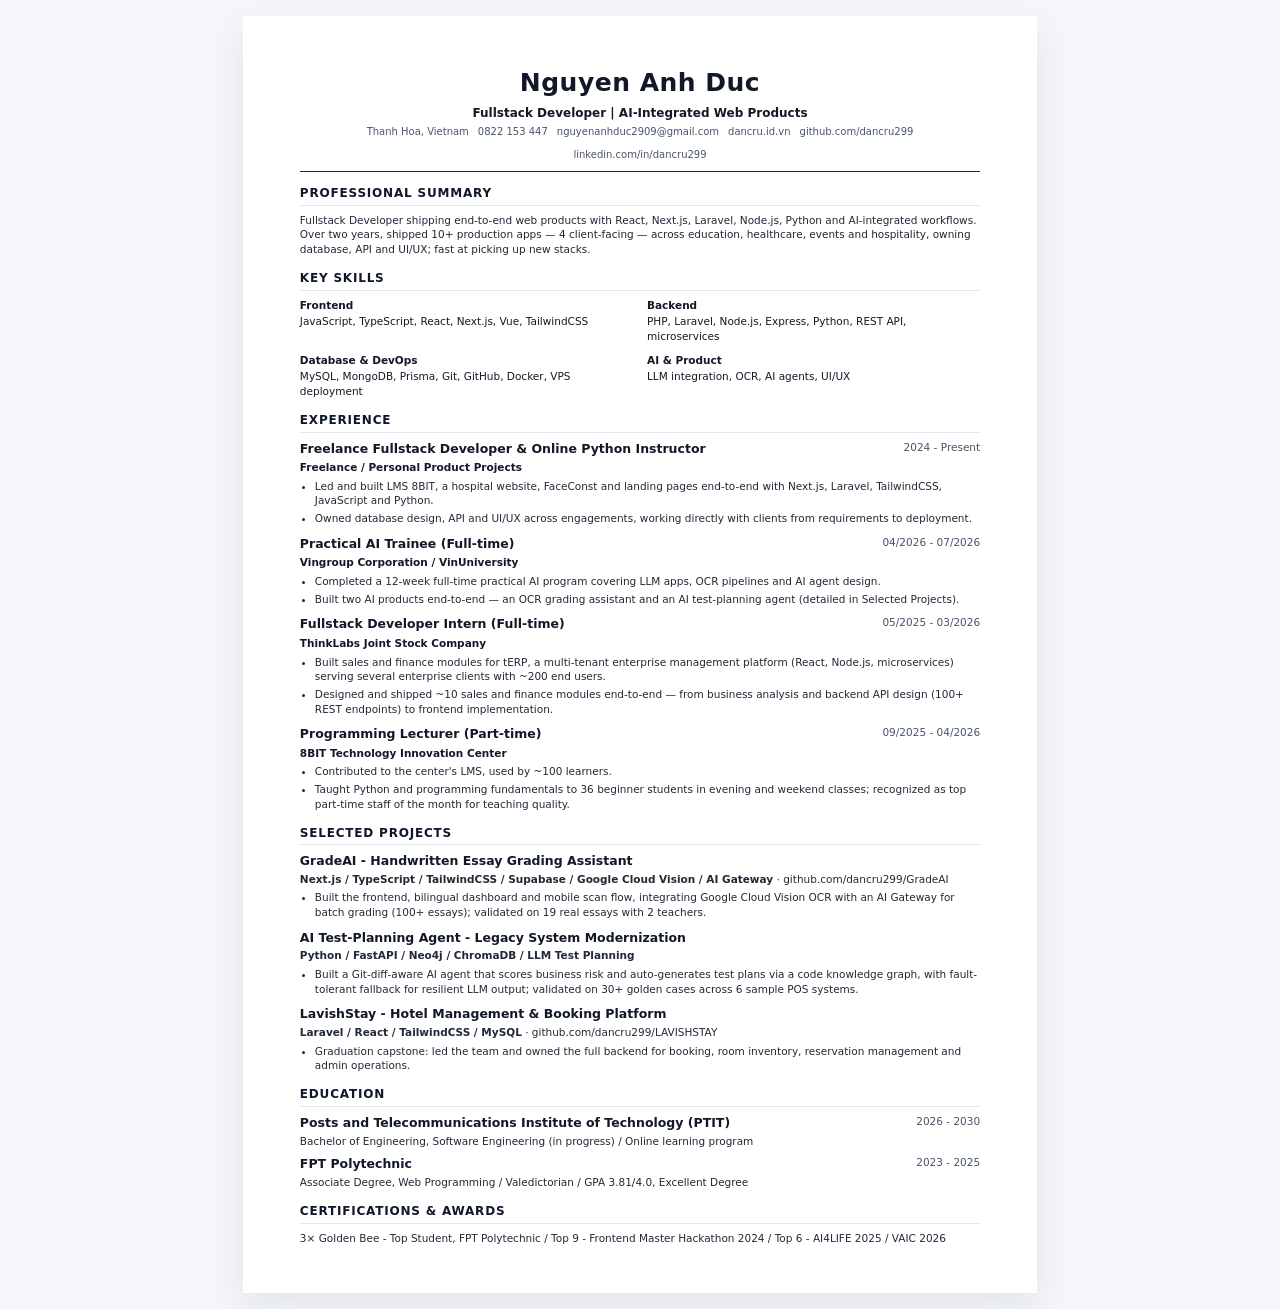
==== commit dc132158: "Dong bo 3 ban CV va them ban 03-ats-editorial - Sua domain dancru.id.vn, link GitHub GradeAI (bo A20" ====
--- a/01-ats-resume/index.html
+++ b/01-ats-resume/index.html
@@ -13,11 +13,11 @@
       <p class="role">Fullstack Developer | AI-Integrated Web Products</p>
       <div class="contact">
         <span>Thanh Hoa, Vietnam</span>
-        <span>0822 153 447</span>
-        <span>nguyenanhduc2909@gmail.com</span>
-        <span>dancru.cloud</span>
-        <span>github.com/dancru299</span>
-        <span>linkedin.com/in/dancru299</span>
+        <span><a href="tel:+84822153447">0822 153 447</a></span>
+        <span><a href="mailto:nguyenanhduc2909@gmail.com">nguyenanhduc2909@gmail.com</a></span>
+        <span><a href="https://dancru.id.vn/" target="_blank" rel="noreferrer">dancru.id.vn</a></span>
+        <span><a href="https://github.com/dancru299" target="_blank" rel="noreferrer">github.com/dancru299</a></span>
+        <span><a href="https://www.linkedin.com/in/dancru299/" target="_blank" rel="noreferrer">linkedin.com/in/dancru299</a></span>
       </div>
     </header>
 
@@ -25,7 +25,7 @@
       <h2>Professional Summary</h2>
       <p>
         Fullstack Developer shipping end-to-end web products with React, Next.js, Laravel, Node.js, Python and AI-integrated
-        workflows. Over two years I have taken 30+ projects to production &mdash; 10 deployed, 4 client-facing &mdash; across education,
+        workflows. Over two years, shipped 10+ production apps &mdash; 4 client-facing &mdash; across education,
         healthcare, events and hospitality, owning database, API and UI/UX; fast at picking up new stacks.
       </p>
     </section>
@@ -35,7 +35,7 @@
       <div class="skills-grid">
         <div class="skill-group">
           <strong>Frontend</strong>
-          HTML, CSS, JavaScript, TypeScript, React, Next.js, Vue, TailwindCSS
+          JavaScript, TypeScript, React, Next.js, Vue, TailwindCSS
         </div>
         <div class="skill-group">
           <strong>Backend</strong>
@@ -47,7 +47,7 @@
         </div>
         <div class="skill-group">
           <strong>AI & Product</strong>
-          Applied AI, OCR, AI agents, Computer Vision, UI/UX
+          LLM integration, OCR, AI agents, UI/UX
         </div>
       </div>
     </section>
@@ -69,25 +69,37 @@
 
       <article class="item">
         <div class="item-head">
+          <h3>Practical AI Trainee (Full-time)</h3>
+          <span>04/2026 - 07/2026</span>
+        </div>
+        <p class="company">Vingroup Corporation / VinUniversity</p>
+        <ul>
+          <li>Completed a 12-week full-time practical AI program covering LLM apps, OCR pipelines and AI agent design.</li>
+          <li>Built two AI products end-to-end &mdash; an OCR grading assistant and an AI test-planning agent (detailed in Selected Projects).</li>
+        </ul>
+      </article>
+
+      <article class="item">
+        <div class="item-head">
           <h3>Fullstack Developer Intern (Full-time)</h3>
-          <span>05/2025 - 04/2026</span>
+          <span>05/2025 - 03/2026</span>
         </div>
         <p class="company">ThinkLabs Joint Stock Company</p>
         <ul>
-          <li>Contributed to tERP, a multi-tenant enterprise management platform (React, Node.js, microservices) used by several enterprise clients with tens to hundreds of end users.</li>
+          <li>Built sales and finance modules for tERP, a multi-tenant enterprise management platform (React, Node.js, microservices) serving several enterprise clients with ~200 end users.</li>
           <li>Designed and shipped ~10 sales and finance modules end-to-end &mdash; from business analysis and backend API design (100+ REST endpoints) to frontend implementation.</li>
         </ul>
       </article>
 
       <article class="item">
         <div class="item-head">
-          <h3>Programming Lecturer (Part-time, evenings &amp; weekends)</h3>
+          <h3>Programming Lecturer (Part-time)</h3>
           <span>09/2025 - 04/2026</span>
         </div>
         <p class="company">8BIT Technology Innovation Center</p>
         <ul>
-          <li>Taught Python, Scratch and robotics to 36 beginner students in evening and weekend classes alongside my full-time internship.</li>
           <li>Contributed to the center's LMS, used by ~100 learners.</li>
+          <li>Taught Python and programming fundamentals to 36 beginner students in evening and weekend classes; recognized as top part-time staff of the month for teaching quality.</li>
         </ul>
       </article>
 
@@ -98,7 +110,7 @@
 
       <article class="item">
         <h3>GradeAI - Handwritten Essay Grading Assistant</h3>
-        <p><strong>Next.js / TypeScript / TailwindCSS / Supabase / Google Cloud Vision / AI Gateway</strong> &middot; github.com/dancru299/A20-App-129</p>
+        <p><strong>Next.js / TypeScript / TailwindCSS / Supabase / Google Cloud Vision / AI Gateway</strong> &middot; <a href="https://github.com/dancru299/GradeAI" target="_blank" rel="noreferrer">github.com/dancru299/GradeAI</a></p>
         <ul>
           <li>Built the frontend, bilingual dashboard and mobile scan flow, integrating Google Cloud Vision OCR with an AI Gateway for batch grading (100+ essays); validated on 19 real essays with 2 teachers.</li>
         </ul>
@@ -114,7 +126,7 @@
 
       <article class="item">
         <h3>LavishStay - Hotel Management & Booking Platform</h3>
-        <p><strong>Laravel / React / TailwindCSS / MySQL</strong> &middot; github.com/dancru299/LAVISHSTAY</p>
+        <p><strong>Laravel / React / TailwindCSS / MySQL</strong> &middot; <a href="https://github.com/dancru299/LAVISHSTAY" target="_blank" rel="noreferrer">github.com/dancru299/LAVISHSTAY</a></p>
         <ul>
           <li>Graduation capstone: led the team and owned the full backend for booking, room inventory, reservation management and admin operations.</li>
         </ul>
@@ -127,7 +139,7 @@
 
       <article class="item compact">
         <div class="item-head">
-          <h3>Posts and Telecommunications Institute of Technology</h3>
+          <h3>Posts and Telecommunications Institute of Technology (PTIT)</h3>
           <span>2026 - 2030</span>
         </div>
         <p>Bachelor of Engineering, Software Engineering (in progress) / Online learning program</p>
@@ -135,15 +147,7 @@
 
       <article class="item compact">
         <div class="item-head">
-          <h3>Vingroup / VinUniversity Practical AI Program</h3>
-          <span>04/2026 - 07/2026</span>
-        </div>
-        <p>12-week full-time practical AI training / OCR grading assistant &amp; AI test-planning agent projects / Next.js, Python, FastAPI</p>
-      </article>
-      
-      <article class="item compact">
-        <div class="item-head">
-          <h3>FPT Polytechnic Thanh Hoa</h3>
+          <h3>FPT Polytechnic</h3>
           <span>2023 - 2025</span>
         </div>
         <p>Associate Degree, Web Programming / Valedictorian / GPA 3.81/4.0, Excellent Degree</p>
@@ -154,7 +158,7 @@
 
     <section>
       <h2>Certifications & Awards</h2>
-      <p>Outstanding Student / Hackathon x FPT / Frontend Master Hackathon 2024</p>
+      <p>3&times; Golden Bee - Top Student, FPT Polytechnic / Top 9 - Frontend Master Hackathon 2024 / Top 6 - AI4LIFE 2025 / VAIC 2026</p>
     </section>
   </main>
 </body>
--- a/01-ats-resume/style.css
+++ b/01-ats-resume/style.css
@@ -6,6 +6,7 @@
 .role{margin:5px 0 3px;font-size:12px;font-weight:700;color:#111827}
 .contact{display:flex;flex-wrap:wrap;justify-content:center;gap:9px;margin:0;font-size:10px;color:#475569}
 .contact span{white-space:nowrap}
+a{color:inherit;text-decoration:none}
 section{margin-top:13px}
 h2{font-size:12px;margin:0 0 7px;padding-bottom:3px;border-bottom:1.5px solid #e2e8f0;text-transform:uppercase;letter-spacing:.8px;color:#0f172a}
 h3{font-size:12.5px;margin:0;color:#111827}
